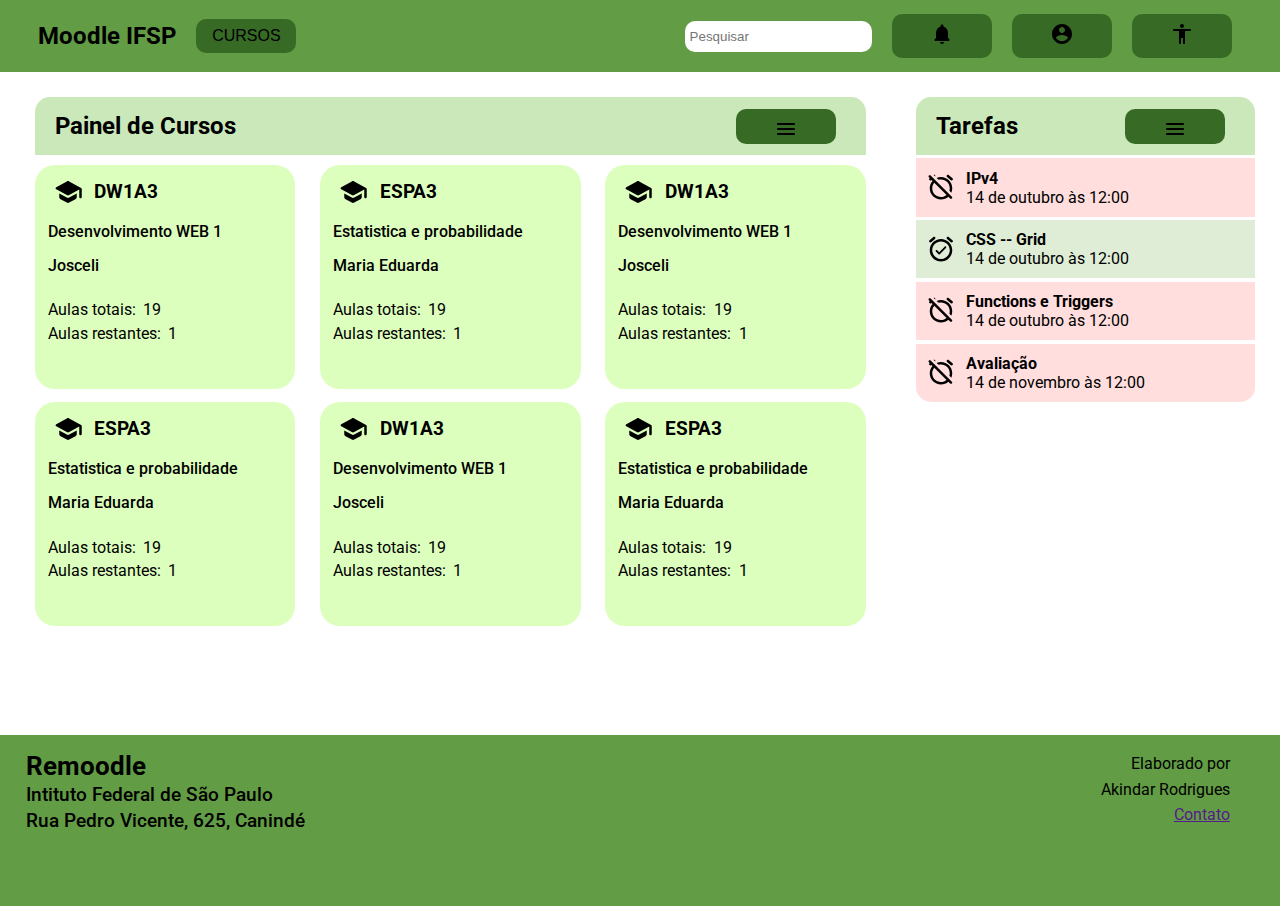
==== src/html/index.html @ dcdce3c6 "POP UPs feitos" ====
<!doctype html>
<html>
  <head>
    <title>Teste</title>
    <meta charset="utf-8" />
    <link href="../css/teste.css" rel="stylesheet"/>
  </head>
  <body>
    <navbar class="top">
      <span></span>
      <h1>Moodle IFSP</h1>

      <div id="popup" class="popup">


        </div>

      <button onClick="open()">CURSOS</button>

      <span class="space"></span>
      <input class="buscar" name="buscar" type="text"
             value="" placeholder="Pesquisar" />

             <div id="popup" class="popup">


        </div>
      

          <button onClick="open()">
    
      <img alt="Notificações" src="../media/bell.svg"/>

      </button>

      <div id="popup" class="popup">


        </div>
      

          <button onClick="open()">
        <img alt="Meu perfil" src="../media/user.svg"/>
      </button>

      <div id="popup" class="popup">


        </div>
      

          <button onClick="open()">
        <img alt="Acessibilidade" src="../media/accessibility.svg"/>
      </button>
    </navbar>

    <div class="corpo">
      <div id="main">
        <div class="top-bar">
          <h2>Painel de Cursos</h2>

          <div id="popup" class="popup">


        </div>
      

          <button onClick="open()">

            <img src="../media/bars.svg" alt="Filtros" />
          </button>

        </div>
        <div id="painel"></div>
      </div>

      <div class="sidebar">
        <div class="top-bar">
          <h2>Tarefas</h2>

          <div id="popup" class="popup">


        </div>
      

          <button onClick="open()">
            <img src="../media/bars.svg" alt="Filtros" />
          </button>

        </div>
        <div id="tarefas"></div>
        <div id="calendario"></div>
      </div>
    </div>

    <footer>
      <div>
        <h2>Remoodle</h2>
        <h3>Intituto Federal de São Paulo</h3>
        <h3>Rua Pedro Vicente, 625, Canindé</h3>
      </div>
      <div>
        <p>
          Elaborado por
        </p>
        <p>
          Akindar Rodrigues
        </p>
        <p>
          <a href="">Contato</a>
        </p>
      </div>
    </footer>

    <script type="text/javascript" src="../js/teste.js"></script>
  </body>
</html>
---- src/css/teste.css ----
@import url('https://fonts.googleapis.com/css2?family=Roboto:ital,wght@0,400;0,500;0,700;1,500&display=swap');

*, *:before, *:after {
  box-sizing: border-box;
}

body {
  margin: 0px;
  padding: 0px;
  font-family: 'Roboto', sans-serif;
}

.top {
  width: 100%;
  height: 8vh;
  display: flex;
  flex: 1;
  flex-flow: row;
  align-items: center;
  background-color: #629c44;
  padding: 2% 3%;
}

h1 {
  font-size: 1.5em;
  font-weight: 700;
  margin-right: 10px;
}

.buscar {
  padding: 8px 5px;
  margin: 10px;
  border: none;
  border-radius: 10px;

}

button {
  min-width: 100px;
  padding: 8px 15px;
  margin: 10px;
  border: none;
  border-radius: 10px;
  background-color: #366a25;
  text-decoration: none;
  align-self: center;
  font-size: 1rem;
}

.space {
  flex-grow: 2;
}

.icon {
  background-color: rgba(0, 0, 0, 0%);
  width: 0px;
  padding: 0px;
  margin: 0px 1% 0px 2%;
  min-width: 30px;
}

img {
  max-width: 30px;
  max-height: 30px;
  object-fit: contain;
}

.corpo {
  min-height: 72vh;
  display: flex;
  flex-flow: row;
  margin: 0px 10px 15px 20px;
  padding: 10px 0px 0px 0px;
  overflow: auto;
}

.top-bar {
  background-color: #cbe8ba;
  border-radius: 15px 15px 0px 0px;
  width: 100%;
  padding: 0px 20px;
  display: flex;
  flex-direction: row;
  justify-content: space-between;
}

h2 {
  padding: 0px;
  margin: 15px 0px;
}

.top-bar > button {
  height: 35px;
}

#main {
  width: 70%;
  padding: 15px;
  margin-right: 20px;
}

#painel {
  padding-top: 10px;
  display: grid;
  grid-template-columns: repeat(3, [col-start] 1fr) [col-end];
  column-gap: 3%;
  row-gap: 3%;
}

.sidebar {
  padding: 15px;
  width: 30%;
}

.disc-card {
  background-color: rgba(198,255,147, 0.6);
  height: 14rem;
  padding: 1% 5%;
  border-radius: 20px;
}

.disc-card > div {
  display: flex;
  justify-content: flex-start;
  align-items: stretch;
  padding: 4% 0% 2% 0%;
}

.disc-card h3 {
  margin: 0px 0px 0px 4%;
  align-self: center;
}

.disc-card > h4 {
  font-weight: 500;
  padding: 5px 0px;
  margin: 5px 0px;
}

.disc-card > p {
  display: flex;
  flex-flow: row wrap;
}

.disc-card span {
  margin: 2% 3% 0% 0%;
  flex: 3 0 2
}

footer {
  background-color:  #629c44;
  padding: 1% 0% 0% 2%;
  height: 19vh;
  display: flex;
  justify-content: space-between;
}

footer h2 {
  font-size: 1.6rem;
  margin: 1% 0px;
}

footer h3 {
  font-size: 1.2rem;
  font-weight: 500;
  margin: 1% 0px;
}

footer > div:nth-child(2) {
  margin-right: 4%;
  text-align: right;
}

footer p {
  margin: 5% 0%;
}

.badge {
  background-color: rgba(106,221,255, 0.47);
  height: 25%;
  padding: 3% 0%;
  margin: 1% 0%;
  display: flex;
  flex-direction: row;
}

.badge .icon {
  margin: 1% 3%;
}

.badge:last-child {
  border-radius: 0px 0px 15px 15px;
}

.badge h4 {
  margin: 0px;
  padding: 0px;
}

.badge p {
  margin: 0px;
  padding: 0px;
}

.enviado {
  background-color: #dfedd6;
}

.atrasado {
  background-color: rgba(255,190,187, 0.5);
}
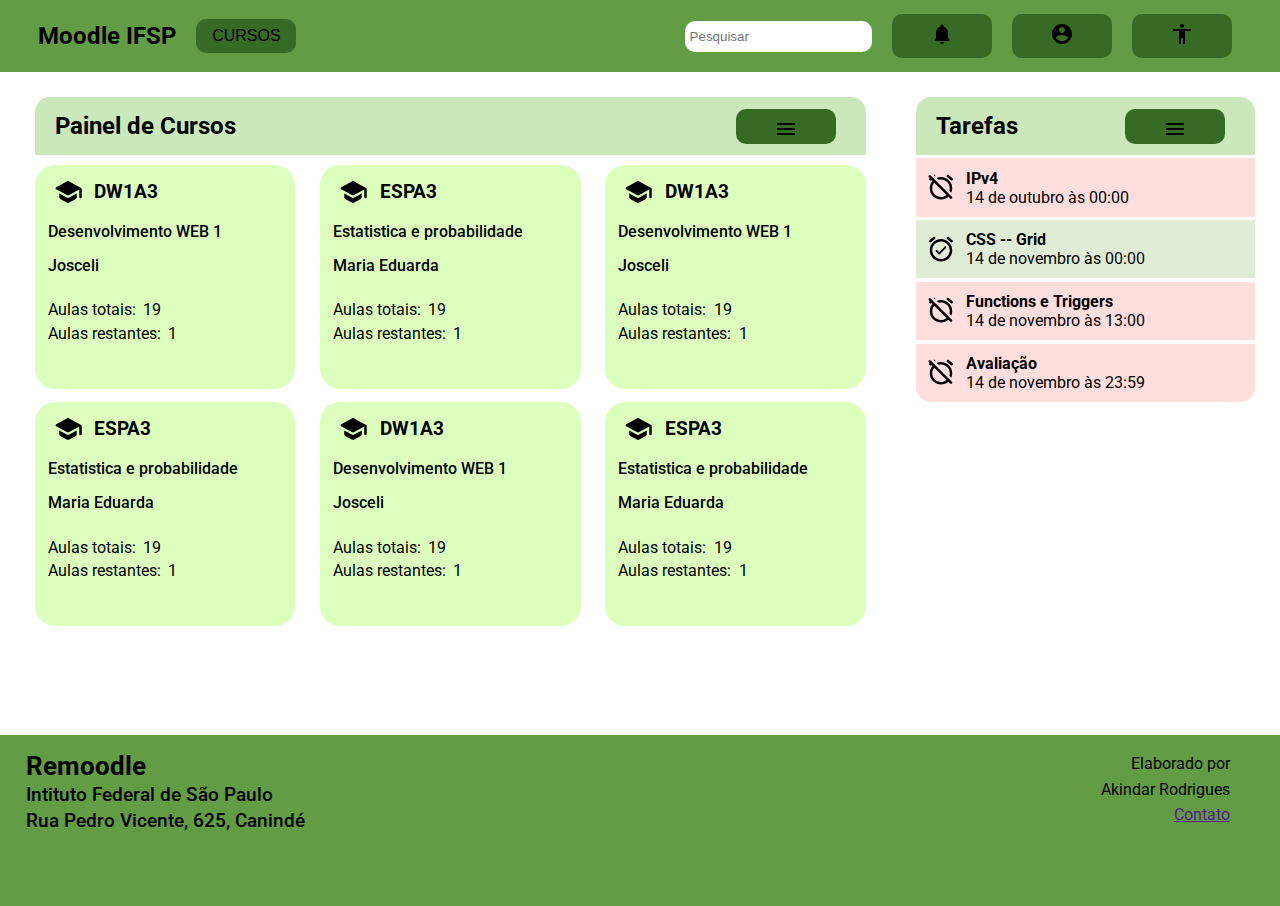
==== commit a2ecf1ff: "Reestruturar aquivo js em 3:" ====
--- a/src/html/index.html
+++ b/src/html/index.html
@@ -112,7 +112,8 @@
         </p>
       </div>
     </footer>
-
+    <script type="text/javascript" src="../js/painelDisciplinas.js"></script>
+    <script type="text/javascript" src="../js/barraTarefas.js"></script>
     <script type="text/javascript" src="../js/teste.js"></script>
   </body>
 </html>
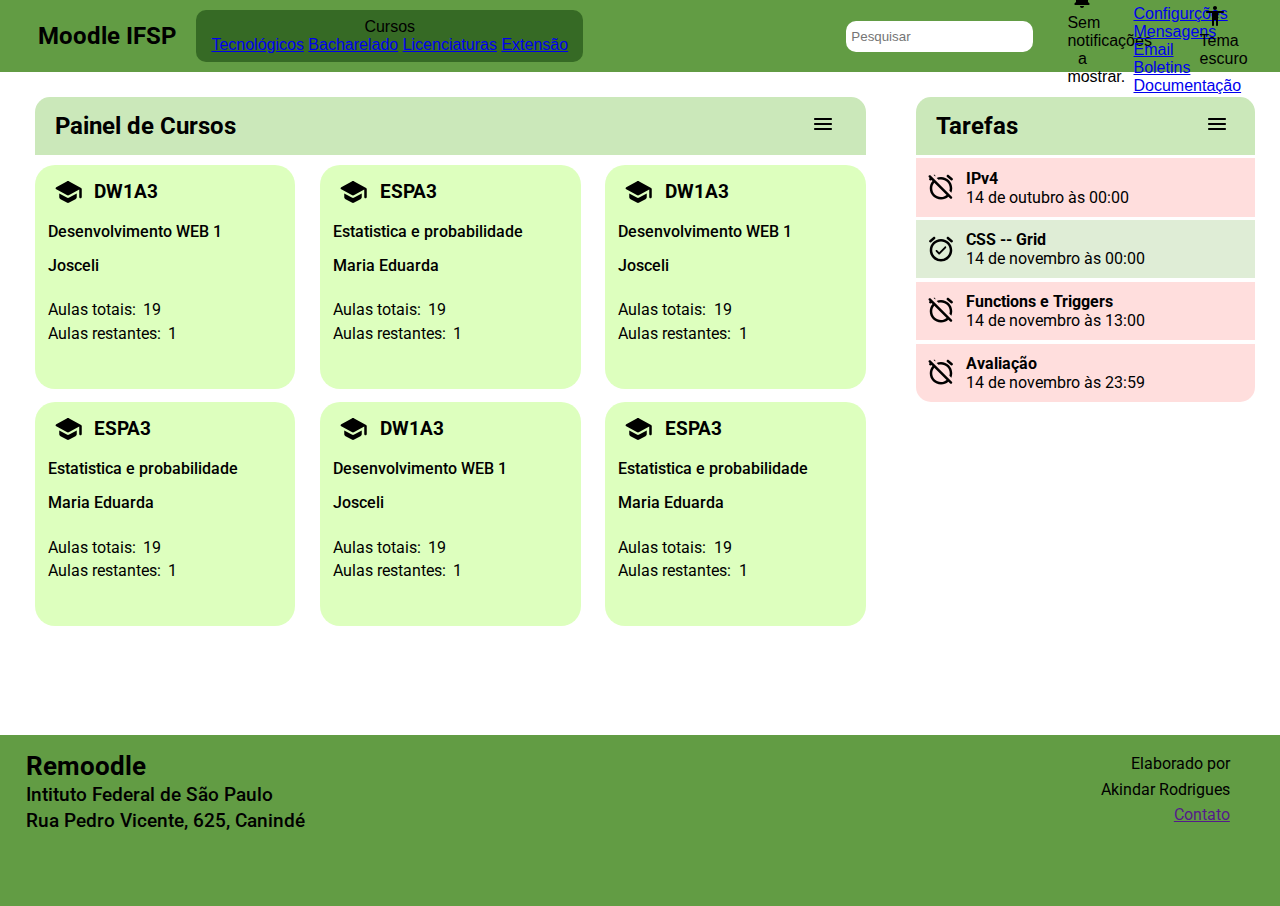
==== commit d2bf3bf6: "Refatorar popups:" ====
--- a/src/html/index.html
+++ b/src/html/index.html
@@ -7,50 +7,47 @@
   </head>
   <body>
     <navbar class="top">
-      <span></span>
       <h1>Moodle IFSP</h1>
 
-      <div id="popup" class="popup">
-
-
+      <button class="popup">
+        Cursos
+        <div class="popuptext">
+          <a href="./dummy.html">Tecnológicos</a>
+          <a href="./dummy.html">Bacharelado</a>
+          <a href="./dummy.html">Licenciaturas</a>
+          <a href="./dummy.html">Extensão</a>
         </div>
-
-      <button onClick="open()">CURSOS</button>
+      </button>
 
       <span class="space"></span>
       <input class="buscar" name="buscar" type="text"
              value="" placeholder="Pesquisar" />
 
-             <div id="popup" class="popup">
-
-
+      <button class="icon popup">
+        <img alt="Notificações" src="../media/bell.svg"/>
+        <div class="popuptext">
+          Sem notificações a mostrar.
         </div>
-      
-
-          <button onClick="open()">
-    
-      <img alt="Notificações" src="../media/bell.svg"/>
-
       </button>
 
-      <div id="popup" class="popup">
-
-
+      <button class="icon popup">
+        <img alt="Meu perfil" src="../media/user.svg"/>
+        <div class="popuptext">
+          <a href="./dummy.html">Configurções</a>
+          <a href="./dummy.html">Mensagens</a>
+          <a href="./dummy.html">Email</a>
+          <a href="./dummy.html">Boletins</a>
+          <a href="./dummy.html">Documentação</a>
         </div>
-      
-
-          <button onClick="open()">
-        <img alt="Meu perfil" src="../media/user.svg"/>
       </button>
 
-      <div id="popup" class="popup">
-
-
+      <button class="icon popup">
+        <img alt="Acessibilidade" src="../media/accessibility.svg"/>
+        <div class="popuptext">
+          <span id="tema-switch">
+            Tema escuro
+          </span>
         </div>
-      
-
-          <button onClick="open()">
-        <img alt="Acessibilidade" src="../media/accessibility.svg"/>
       </button>
     </navbar>
 
@@ -59,15 +56,10 @@
         <div class="top-bar">
           <h2>Painel de Cursos</h2>
 
-          <div id="popup" class="popup">
-
-
-        </div>
-      
-
-          <button onClick="open()">
-
+          <button class="icon popup">
             <img src="../media/bars.svg" alt="Filtros" />
+            <div class="popuptext" id="semestre-lista">
+            </div>
           </button>
 
         </div>
@@ -77,20 +69,13 @@
       <div class="sidebar">
         <div class="top-bar">
           <h2>Tarefas</h2>
-
-          <div id="popup" class="popup">
-
-
-        </div>
-      
-
-          <button onClick="open()">
+          <button class="icon popup">
             <img src="../media/bars.svg" alt="Filtros" />
+            <div class="popuptext" id="tarefa-filtros">
+            </div>
           </button>
-
         </div>
         <div id="tarefas"></div>
-        <div id="calendario"></div>
       </div>
     </div>
 
@@ -114,6 +99,7 @@
     </footer>
     <script type="text/javascript" src="../js/painelDisciplinas.js"></script>
     <script type="text/javascript" src="../js/barraTarefas.js"></script>
-    <script type="text/javascript" src="../js/teste.js"></script>
+    <script type="text/javascript" src="../js/popup.js"></script>
+    <script>
   </body>
 </html>
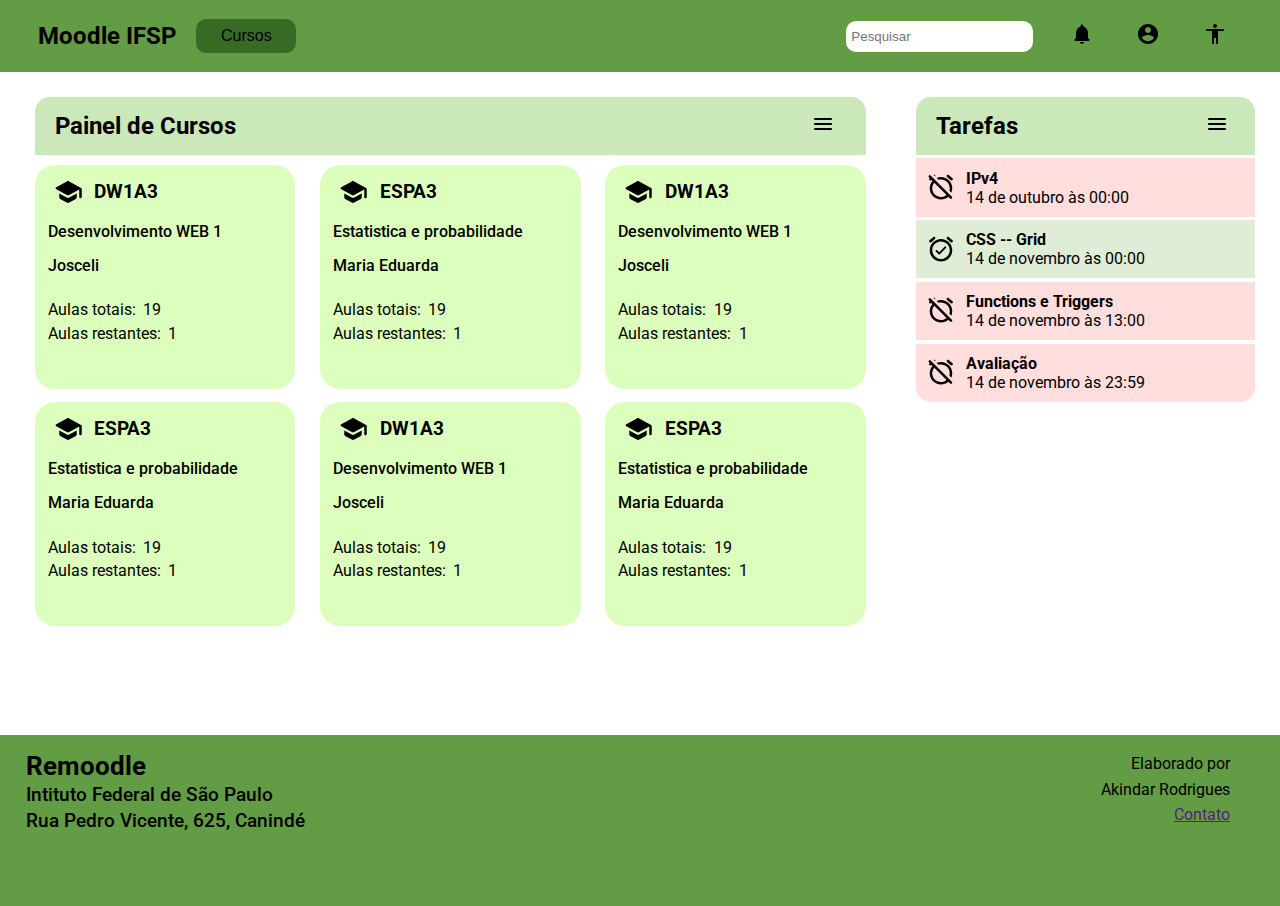
==== commit 65fb91d6: "Separar css em tres arquivos." ====
--- a/src/html/index.html
+++ b/src/html/index.html
@@ -3,7 +3,9 @@
   <head>
     <title>Teste</title>
     <meta charset="utf-8" />
-    <link href="../css/teste.css" rel="stylesheet"/>
+    <link href="../css/geral.css" rel="stylesheet"/>
+    <link href="../css/popup.css" rel="stylesheet"/>
+    <link href="../css/painel.css" rel="stylesheet"/>
   </head>
   <body>
     <navbar class="top">
--- a/src/css/geral.css
+++ b/src/css/geral.css
@@ -0,0 +1,99 @@
+/* Estilos gerais usados em todas as páginas do projeto */
+
+/* Define a fonte, o fundo e o box model */
+@import url('https://fonts.googleapis.com/css2?family=Roboto:ital,wght@0,400;0,500;0,700;1,500&display=swap');
+
+*, *:before, *:after {
+  box-sizing: border-box;
+}
+
+body {
+  margin: 0px;
+  padding: 0px;
+  font-family: 'Roboto', sans-serif;
+}
+
+/* Estilos usados na barra de acessos, com botões e icones */
+.top {
+  width: 100%;
+  height: 8vh;
+  display: flex;
+  flex: 1;
+  flex-flow: row;
+  align-items: center;
+  background-color: #629c44;
+  padding: 2% 3%;
+}
+
+h1 {
+  font-size: 1.5em;
+  font-weight: 700;
+  margin-right: 10px;
+}
+
+.buscar {
+  padding: 8px 5px;
+  margin: 10px;
+  border: none;
+  border-radius: 10px;
+
+}
+
+button {
+  min-width: 100px;
+  padding: 8px 15px;
+  margin: 10px;
+  border: none;
+  border-radius: 10px;
+  background-color: #366a25;
+  text-decoration: none;
+  align-self: center;
+  font-size: 1rem;
+}
+
+.space {
+  flex-grow: 2;
+}
+
+.icon {
+  background-color: rgba(0, 0, 0, 0%);
+  width: 0px;
+  padding: 0px;
+  margin: 0px 1% 0px 2%;
+  min-width: 30px;
+}
+
+img {
+  max-width: 30px;
+  max-height: 30px;
+  object-fit: contain;
+}
+
+/* Estilos usados pelo rodapé da página */
+footer {
+  background-color:  #629c44;
+  padding: 1% 0% 0% 2%;
+  height: 19vh;
+  display: flex;
+  justify-content: space-between;
+}
+
+footer h2 {
+  font-size: 1.6rem;
+  margin: 1% 0px;
+}
+
+footer h3 {
+  font-size: 1.2rem;
+  font-weight: 500;
+  margin: 1% 0px;
+}
+
+footer > div:nth-child(2) {
+  margin-right: 4%;
+  text-align: right;
+}
+
+footer p {
+  margin: 5% 0%;
+}
--- a/src/css/popup.css
+++ b/src/css/popup.css
@@ -0,0 +1,82 @@
+/* Estilos usados pelos popups. Deve ser incluído em todas as
+ * páginas do documento, pois a barra de acessos faz uso
+ * deles. */
+
+/* Elemento pai */
+.popup {
+  position: relative;
+  display: inline-block;
+  cursor: pointer;
+  user-select: none;
+}
+
+/* Caixa de texto */
+.popup .popuptext {
+  visibility: hidden;
+  max-width: 15vw;
+  min-width: 10vw;
+  background-color: #366a25;
+  color: #333;
+  text-align: left;
+  border-radius: 6px;
+  padding: 1vh 1vw;
+  position: absolute;
+  z-index: 1;
+  margin-left: -3vw;
+  display: flex;
+  flex-direction: column;
+
+  top: 130%;
+  left: 40%;
+}
+
+/* Seta */
+.popup .popuptext::before {
+  content: "";
+  position: absolute;
+  border-style: solid;
+  top: -1rem;
+  left: 1rem;
+  border-width: 0.5rem;
+  border-color: transparent transparent #01661c transparent;
+}
+
+/* Quando for exibir o pop-up. Ativar com js */
+.popup .show {
+  visibility: visible;
+  -webkit-animation: fadeIn 0.4s;
+  animation: fadeIn 0.4s;
+}
+
+@keyframes fadeIn {
+  from {opacity: 0;}
+  to {opacity:1 ;}
+}
+
+/* Posicionar o pop-up referente a um icone */
+.icon > .popuptext {
+  top: 130%;
+  left: -190%;
+}
+
+.icon > .popuptext::before {
+  left: 6.5rem;
+  top: -1rem;
+}
+
+/* Estilizar o texto interno do pop-up:
+ * Evidenciar clicáveis */
+.popuptext > span,
+.popuptext > a {
+  display: block;
+  color: #222;
+  text-decoration: none;
+  padding: 2% 2% 2% 8%;
+  margin: 0px -1vw;
+}
+
+.popuptext a:hover,
+.popuptext div:hover,
+.popuptext span:hover {
+  background-color:  #acf582;
+}
--- a/src/css/painel.css
+++ b/src/css/painel.css
@@ -0,0 +1,124 @@
+/* Estilos referentes à página principal (painel de cursos) */
+.corpo {
+  min-height: 72vh;
+  display: flex;
+  flex-flow: row;
+  margin: 0px 10px 15px 20px;
+  padding: 10px 0px 0px 0px;
+  overflow: auto;
+}
+
+/* Barra no topo de cada área do painel */
+.top-bar {
+  background-color: #cbe8ba;
+  border-radius: 15px 15px 0px 0px;
+  width: 100%;
+  padding: 0px 20px;
+  display: flex;
+  flex-direction: row;
+  justify-content: space-between;
+}
+
+h2 {
+  padding: 0px;
+  margin: 15px 0px;
+}
+
+.top-bar > button {
+  height: 35px;
+}
+
+
+/* Area principal.
+ * #painel é onde serão exibidas cars com as disciplinas */
+#main {
+  width: 70%;
+  padding: 15px;
+  margin-right: 20px;
+}
+
+#painel {
+  padding-top: 10px;
+  display: grid;
+  grid-template-columns: repeat(3, [col-start] 1fr) [col-end];
+  column-gap: 3%;
+  row-gap: 3%;
+}
+
+.disc-card {
+  background-color: rgba(198,255,147, 0.6);
+  height: 14rem;
+  padding: 1% 5%;
+  border-radius: 20px;
+}
+
+.disc-card > div {
+  display: flex;
+  justify-content: flex-start;
+  align-items: stretch;
+  padding: 4% 0% 2% 0%;
+}
+
+.disc-card h3 {
+  margin: 0px 0px 0px 4%;
+  align-self: center;
+}
+
+.disc-card > h4 {
+  font-weight: 500;
+  padding: 5px 0px;
+  margin: 5px 0px;
+}
+
+.disc-card > p {
+  display: flex;
+  flex-flow: row wrap;
+}
+
+.disc-card span {
+  margin: 2% 3% 0% 0%;
+  flex: 3 0 2
+}
+
+/* A barra lateral: aqui (no elemento #tarefas, que dispensa
+ * estilização) serão montados badges com as informações de cada
+ * tarefa */
+.sidebar {
+  padding: 15px;
+  width: 30%;
+}
+
+.badge {
+  background-color: rgba(106,221,255, 0.47);
+  height: 25%;
+  padding: 3% 0%;
+  margin: 1% 0%;
+  display: flex;
+  flex-direction: row;
+}
+
+.badge .icon {
+  margin: 1% 3%;
+}
+
+.badge:last-child {
+  border-radius: 0px 0px 15px 15px;
+}
+
+.badge h4 {
+  margin: 0px;
+  padding: 0px;
+}
+
+.badge p {
+  margin: 0px;
+  padding: 0px;
+}
+
+.enviado {
+  background-color: #dfedd6;
+}
+
+.atrasado {
+  background-color: rgba(255,190,187, 0.5);
+}
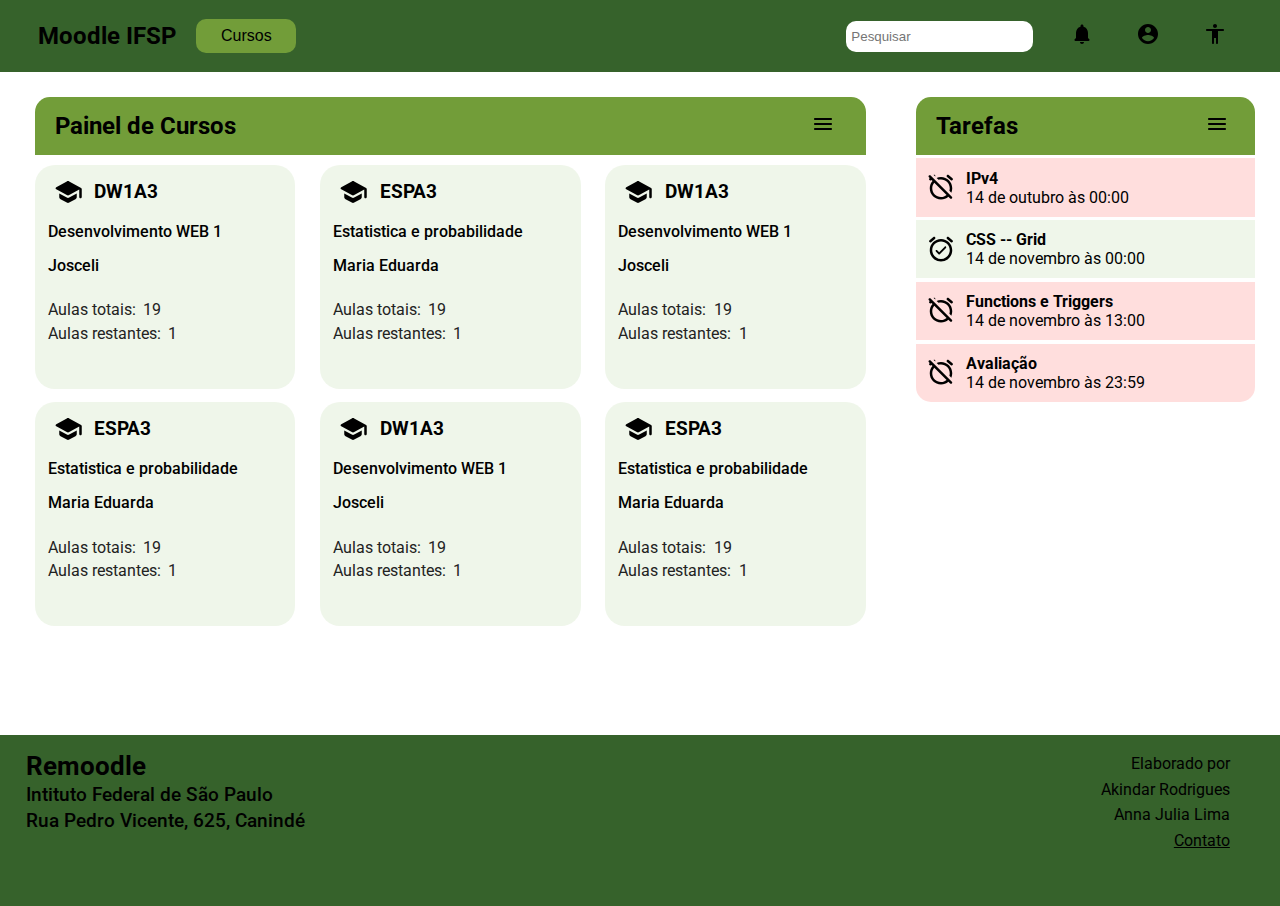
==== commit 81b692ce: "Atualizar créditos no rodapé" ====
--- a/src/html/index.html
+++ b/src/html/index.html
@@ -95,6 +95,9 @@
           Akindar Rodrigues
         </p>
         <p>
+          Anna Julia Lima
+        </p>
+        <p>
           <a href="">Contato</a>
         </p>
       </div>
@@ -102,6 +105,5 @@
     <script type="text/javascript" src="../js/painelDisciplinas.js"></script>
     <script type="text/javascript" src="../js/barraTarefas.js"></script>
     <script type="text/javascript" src="../js/popup.js"></script>
-    <script>
   </body>
 </html>
--- a/src/css/geral.css
+++ b/src/css/geral.css
@@ -5,6 +5,21 @@
 
 *, *:before, *:after {
   box-sizing: border-box;
+}
+
+:root{
+  --pale-green: rgba( 223, 237, 214, 0.5);
+  --green-highlight: #a6cb12;
+  --light-green: #c6e377;
+  --medium-green: #729d39;
+  --dark-green: #36622b;
+
+  --pale-red: rgba(255,190,187, 0.5);
+  --red-highlight: #f00543;
+
+  --medium-gray: #444;
+  --medium-gray: #222;
+  --light-blue: rgba(106,221,255, 0.47);
 }
 
 body {
@@ -21,7 +36,8 @@
   flex: 1;
   flex-flow: row;
   align-items: center;
-  background-color: #629c44;
+  background-color: var(--dark-green);
+
   padding: 2% 3%;
 }
 
@@ -45,7 +61,7 @@
   margin: 10px;
   border: none;
   border-radius: 10px;
-  background-color: #366a25;
+  background-color: var(--medium-green);
   text-decoration: none;
   align-self: center;
   font-size: 1rem;
@@ -71,7 +87,7 @@
 
 /* Estilos usados pelo rodapé da página */
 footer {
-  background-color:  #629c44;
+  background-color: var(--dark-green);
   padding: 1% 0% 0% 2%;
   height: 19vh;
   display: flex;
@@ -81,6 +97,7 @@
 footer h2 {
   font-size: 1.6rem;
   margin: 1% 0px;
+  color: var(--dark-gray);
 }
 
 footer h3 {
@@ -97,3 +114,7 @@
 footer p {
   margin: 5% 0%;
 }
+
+footer a {
+  color: var(--gray);
+}
--- a/src/css/popup.css
+++ b/src/css/popup.css
@@ -15,8 +15,8 @@
   visibility: hidden;
   max-width: 15vw;
   min-width: 10vw;
-  background-color: #366a25;
-  color: #333;
+  background-color: var(--light-green);
+  color: var(--medium-gray);
   text-align: left;
   border-radius: 6px;
   padding: 1vh 1vw;
@@ -38,7 +38,7 @@
   top: -1rem;
   left: 1rem;
   border-width: 0.5rem;
-  border-color: transparent transparent #01661c transparent;
+  border-color: transparent transparent var(--light-green) transparent;
 }
 
 /* Quando for exibir o pop-up. Ativar com js */
@@ -67,9 +67,10 @@
 /* Estilizar o texto interno do pop-up:
  * Evidenciar clicáveis */
 .popuptext > span,
+.popuptext >div,
 .popuptext > a {
   display: block;
-  color: #222;
+  color: var(--medium-gray);
   text-decoration: none;
   padding: 2% 2% 2% 8%;
   margin: 0px -1vw;
@@ -78,5 +79,5 @@
 .popuptext a:hover,
 .popuptext div:hover,
 .popuptext span:hover {
-  background-color:  #acf582;
+  background-color:  var(--pale-red);
 }
--- a/src/css/painel.css
+++ b/src/css/painel.css
@@ -10,7 +10,7 @@
 
 /* Barra no topo de cada área do painel */
 .top-bar {
-  background-color: #cbe8ba;
+  background-color: var(--medium-green);
   border-radius: 15px 15px 0px 0px;
   width: 100%;
   padding: 0px 20px;
@@ -19,7 +19,7 @@
   justify-content: space-between;
 }
 
-h2 {
+.top-bar > h2 {
   padding: 0px;
   margin: 15px 0px;
 }
@@ -46,7 +46,7 @@
 }
 
 .disc-card {
-  background-color: rgba(198,255,147, 0.6);
+  background-color: var(--pale-green);
   height: 14rem;
   padding: 1% 5%;
   border-radius: 20px;
@@ -73,6 +73,7 @@
 .disc-card > p {
   display: flex;
   flex-flow: row wrap;
+  color: var(--medium-gray);
 }
 
 .disc-card span {
@@ -89,7 +90,7 @@
 }
 
 .badge {
-  background-color: rgba(106,221,255, 0.47);
+  background-color: var(--light-blue);
   height: 25%;
   padding: 3% 0%;
   margin: 1% 0%;
@@ -113,12 +114,13 @@
 .badge p {
   margin: 0px;
   padding: 0px;
+  color: var(---medium-gray);
 }
 
 .enviado {
-  background-color: #dfedd6;
+  background-color: var(--pale-green);
 }
 
 .atrasado {
-  background-color: rgba(255,190,187, 0.5);
+  background-color: var(--pale-red);
 }
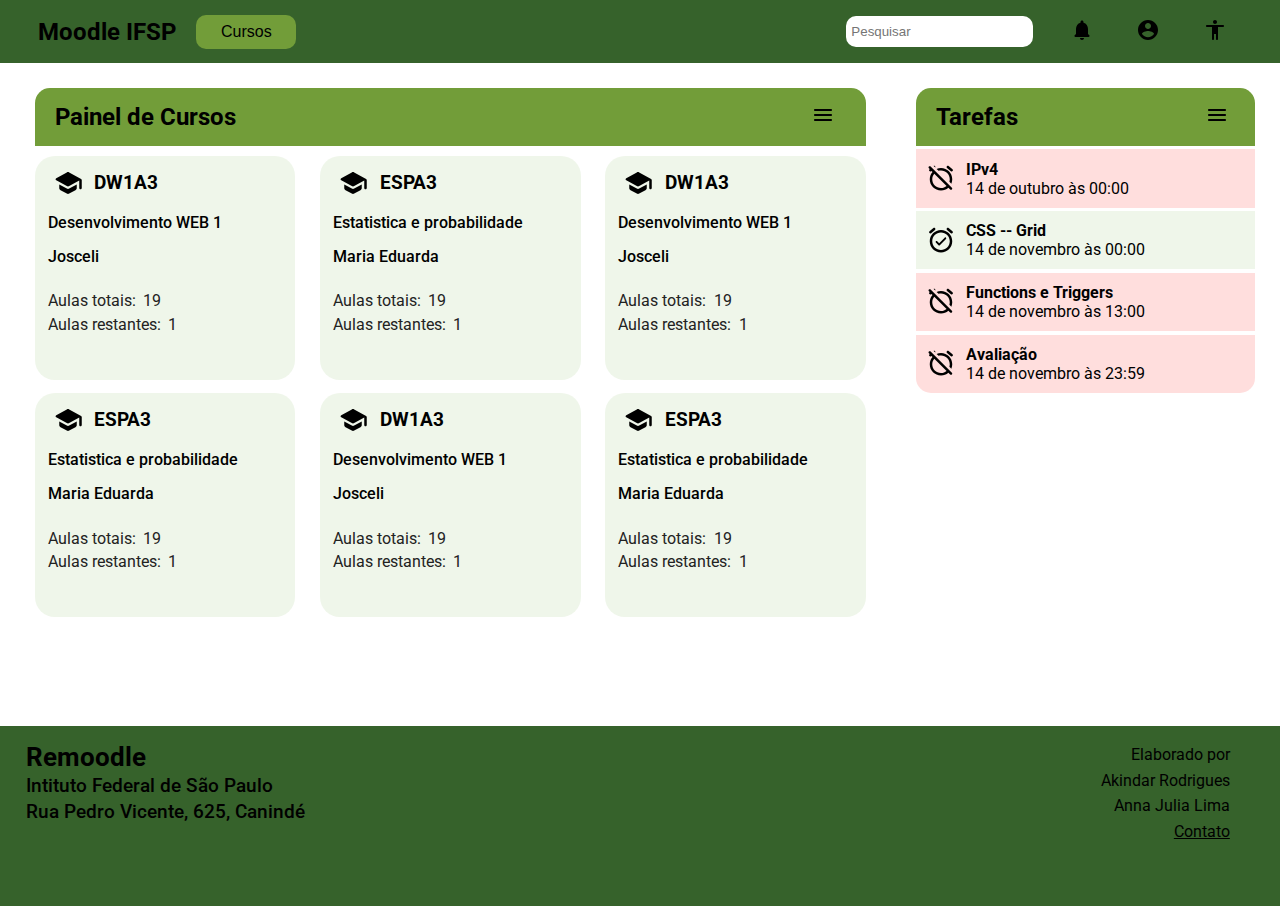
==== commit 5fbf4dc3: "Tranforma o H1 no cabeçalho em link para o index" ====
--- a/src/html/index.html
+++ b/src/html/index.html
@@ -9,7 +9,9 @@
   </head>
   <body>
     <navbar class="top">
-      <h1>Moodle IFSP</h1>
+      <h1><a href="./index.html">
+        Moodle IFSP
+      </a></h1>
 
       <button class="popup">
         Cursos
--- a/src/css/geral.css
+++ b/src/css/geral.css
@@ -31,7 +31,8 @@
 /* Estilos usados na barra de acessos, com botões e icones */
 .top {
   width: 100%;
-  height: 8vh;
+  height: 7vh;
+  min-height: 5vh;
   display: flex;
   flex: 1;
   flex-flow: row;
@@ -45,6 +46,11 @@
   font-size: 1.5em;
   font-weight: 700;
   margin-right: 10px;
+}
+
+h1 a {
+  text-decoration: none;
+  color: inherit;
 }
 
 .buscar {
@@ -89,7 +95,8 @@
 footer {
   background-color: var(--dark-green);
   padding: 1% 0% 0% 2%;
-  height: 19vh;
+  min-height: 15vh;
+  height: 20vh;
   display: flex;
   justify-content: space-between;
 }
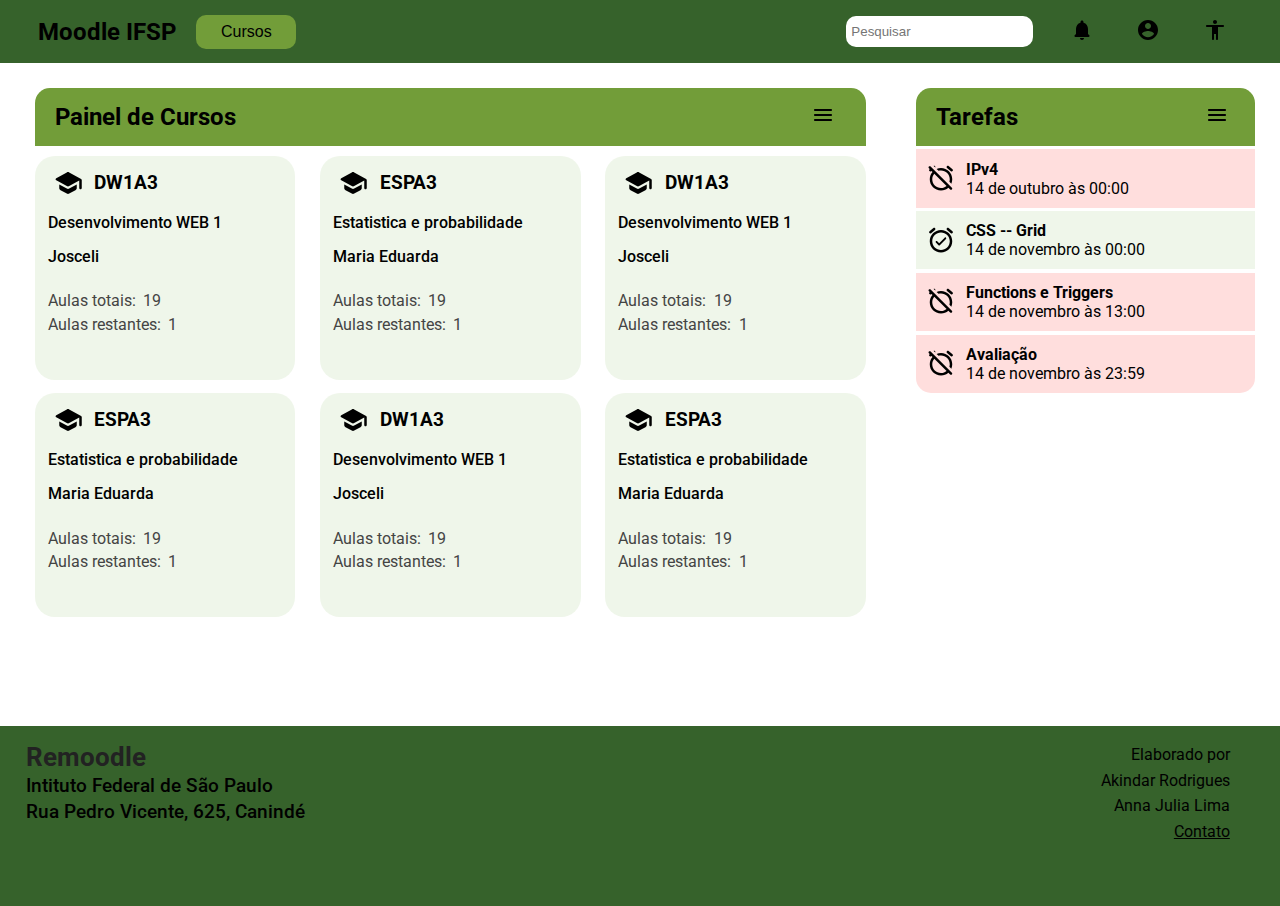
==== commit 78e712a4: "Refazer modo noturno" ====
--- a/src/html/index.html
+++ b/src/html/index.html
@@ -28,14 +28,24 @@
              value="" placeholder="Pesquisar" />
 
       <button class="icon popup">
-        <img alt="Notificações" src="../media/bell.svg"/>
+        <svg xmlns="http://www.w3.org/2000/svg"
+             height="24"
+             viewBox="0 0 24 24"
+             width="24">
+          <path d="M0 0h24v24H0V0z"
+                fill="none"/>
+          <path d="M12 22c1.1 0 2-.9 2-2h-4c0 1.1.89 2 2
+                   2zm6-6v-5c0-3.07-1.64-5.64-4.5-6.32
+                   V4c0-.83-.67-1.5-1.5-1.5s-1.5.67-1.5
+                   1.5v.68C7.63 5.36 6 7.92 6 11v5l-1.29
+                   1.29c-.63.63-.19 1.71.7 1.71h13.17c.89
+                   0 1.34-1.08.71-1.71L18 16z"/></svg>
         <div class="popuptext">
           Sem notificações a mostrar.
         </div>
       </button>
 
       <button class="icon popup">
-        <img alt="Meu perfil" src="../media/user.svg"/>
         <div class="popuptext">
           <a href="./dummy.html">Configurções</a>
           <a href="./dummy.html">Mensagens</a>
@@ -43,10 +53,30 @@
           <a href="./dummy.html">Boletins</a>
           <a href="./dummy.html">Documentação</a>
         </div>
+        <svg xmlns="http://www.w3.org/2000/svg"
+             height="24" viewBox="0 0 24 24" width="24">
+          <path d="M0 0h24v24H0V0z"
+                fill="none"/>
+          <path d="M12 2C6.48 2 2 6.48 2 12s4.48 10 10 10 10-4.48
+                   10-10S17.52 2 12 2zm0 3c1.66 0 3 1.34 3 3s-1.34 3-3
+                   3-3-1.34-3-3 1.34-3 3-3zm0
+                   14.2c-2.5 0-4.71-1.28-6-3.22.03-1.99 4-3.08
+                   6-3.08 1.99 0 5.97 1.09 6 3.08-1.29 1.94-3.5 3.22-6 3.22z"/>
+        </svg>
+
       </button>
 
       <button class="icon popup">
-        <img alt="Acessibilidade" src="../media/accessibility.svg"/>
+        <svg xmlns="http://www.w3.org/2000/svg"
+             height="24" viewBox="0 0 24 24"
+             width="24">
+          <path d="M0 0h24v24H0V0z"
+                fill="none"/>
+          <path d="M12 2c1.1 0 2 .9 2 2s-.9 2-2 2-2-.9-2-2
+                   .9-2 2-2zm8 7h-5v12c0
+                   .55-.45 1-1 1s-1-.45-1-1v-5h-2v5c0
+                   .55-.45 1-1 1s-1-.45-1-1V9H4c-.55
+                   0-1-.45-1-1s.45-1 1-1h16c.55 0 1 .45 1 1s-.45 1-1 1z"/></svg>
         <div class="popuptext">
           <span id="tema-switch">
             Tema escuro
@@ -59,9 +89,15 @@
       <div id="main">
         <div class="top-bar">
           <h2>Painel de Cursos</h2>
-
           <button class="icon popup">
-            <img src="../media/bars.svg" alt="Filtros" />
+            <svg xmlns="http://www.w3.org/2000/svg"
+                 height="24" viewBox="0 0 24 24" width="24">
+              <path d="M0 0h24v24H0V0z" fill="none"/>
+              <path d="M4 18h16c.55 0 1-.45 1-1s-.45-1-1-1H4c-.55
+                       0-1 .45-1 1s.45 1 1 1zm0-5h16c.55 0
+                       1-.45 1-1s-.45-1-1-1H4c-.55 0-1 .45-1 1s.45 1 1 1zM
+                       3 7c0 .55.45 1 1 1h16c.55 0
+                       1-.45 1-1s-.45-1-1-1H4c-.55 0-1 .45-1 1z"/></svg>
             <div class="popuptext" id="semestre-lista">
             </div>
           </button>
@@ -74,7 +110,14 @@
         <div class="top-bar">
           <h2>Tarefas</h2>
           <button class="icon popup">
-            <img src="../media/bars.svg" alt="Filtros" />
+            <svg xmlns="http://www.w3.org/2000/svg"
+                 height="24" viewBox="0 0 24 24" width="24">
+              <path d="M0 0h24v24H0V0z" fill="none"/>
+              <path d="M4 18h16c.55 0 1-.45 1-1s-.45-1-1-1H4c-.55
+                       0-1 .45-1 1s.45 1 1 1zm0-5h16c.55 0
+                       1-.45 1-1s-.45-1-1-1H4c-.55 0-1 .45-1 1s.45 1 1 1zM
+                       3 7c0 .55.45 1 1 1h16c.55 0
+                       1-.45 1-1s-.45-1-1-1H4c-.55 0-1 .45-1 1z"/></svg>
             <div class="popuptext" id="tarefa-filtros">
             </div>
           </button>
--- a/src/css/geral.css
+++ b/src/css/geral.css
@@ -18,7 +18,7 @@
   --red-highlight: #f00543;
 
   --medium-gray: #444;
-  --medium-gray: #222;
+  --dark-gray: #222;
   --light-blue: rgba(106,221,255, 0.47);
 }
 
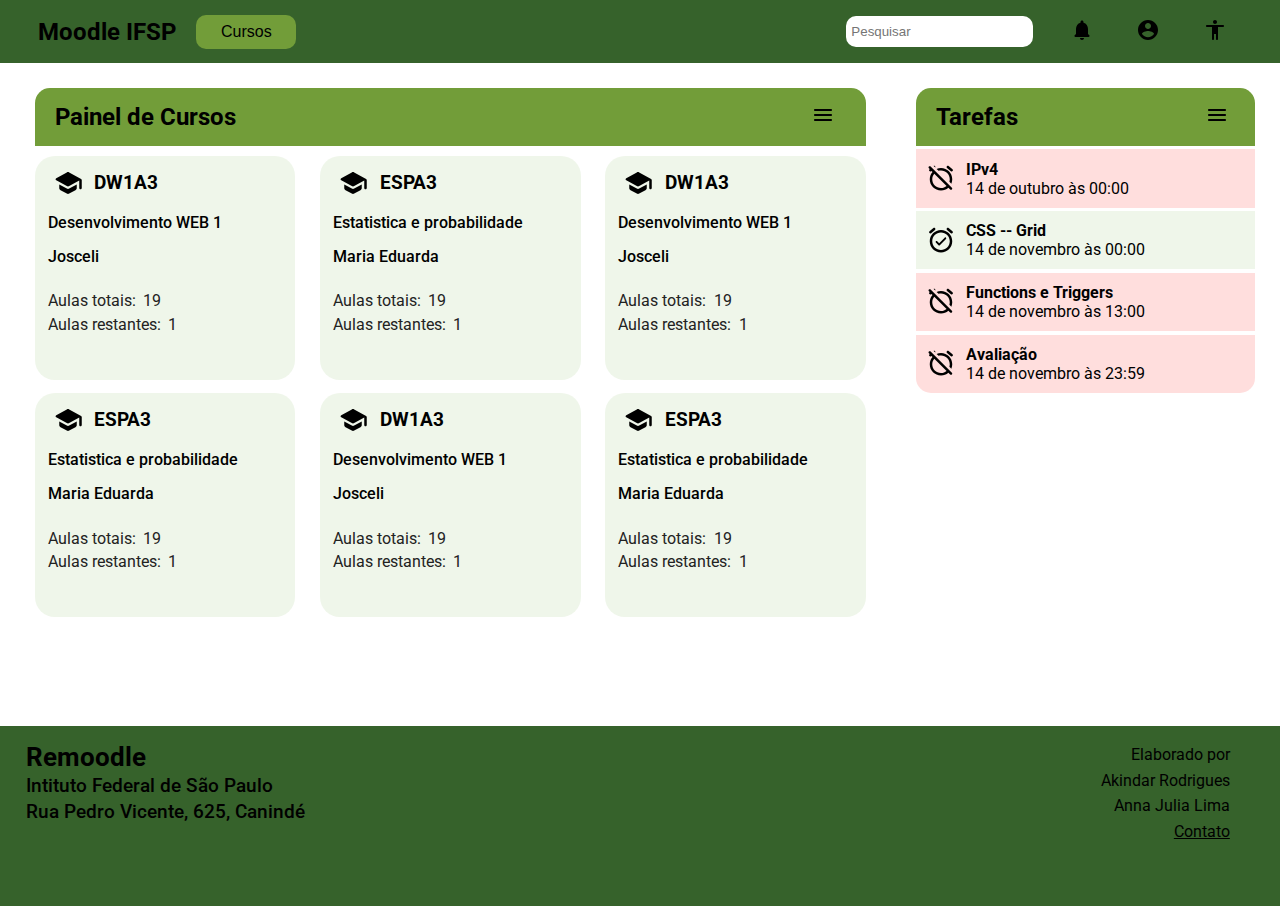
==== commit 36e6c18f: "Atualizar titulos e info de contato nos htmls" ====
--- a/src/html/index.html
+++ b/src/html/index.html
@@ -1,7 +1,7 @@
 <!doctype html>
 <html>
   <head>
-    <title>Teste</title>
+    <title>Moodle: Painel</title>
     <meta charset="utf-8" />
     <link href="../css/geral.css" rel="stylesheet"/>
     <link href="../css/popup.css" rel="stylesheet"/>
@@ -143,7 +143,7 @@
           Anna Julia Lima
         </p>
         <p>
-          <a href="">Contato</a>
+          <a href="./contato.html">Contato</a>
         </p>
       </div>
     </footer>
--- a/src/css/geral.css
+++ b/src/css/geral.css
@@ -18,7 +18,7 @@
   --red-highlight: #f00543;
 
   --medium-gray: #444;
-  --dark-gray: #222;
+  --medium-gray: #222;
   --light-blue: rgba(106,221,255, 0.47);
 }
 
@@ -125,3 +125,5 @@
 footer a {
   color: var(--gray);
 }
+
+
